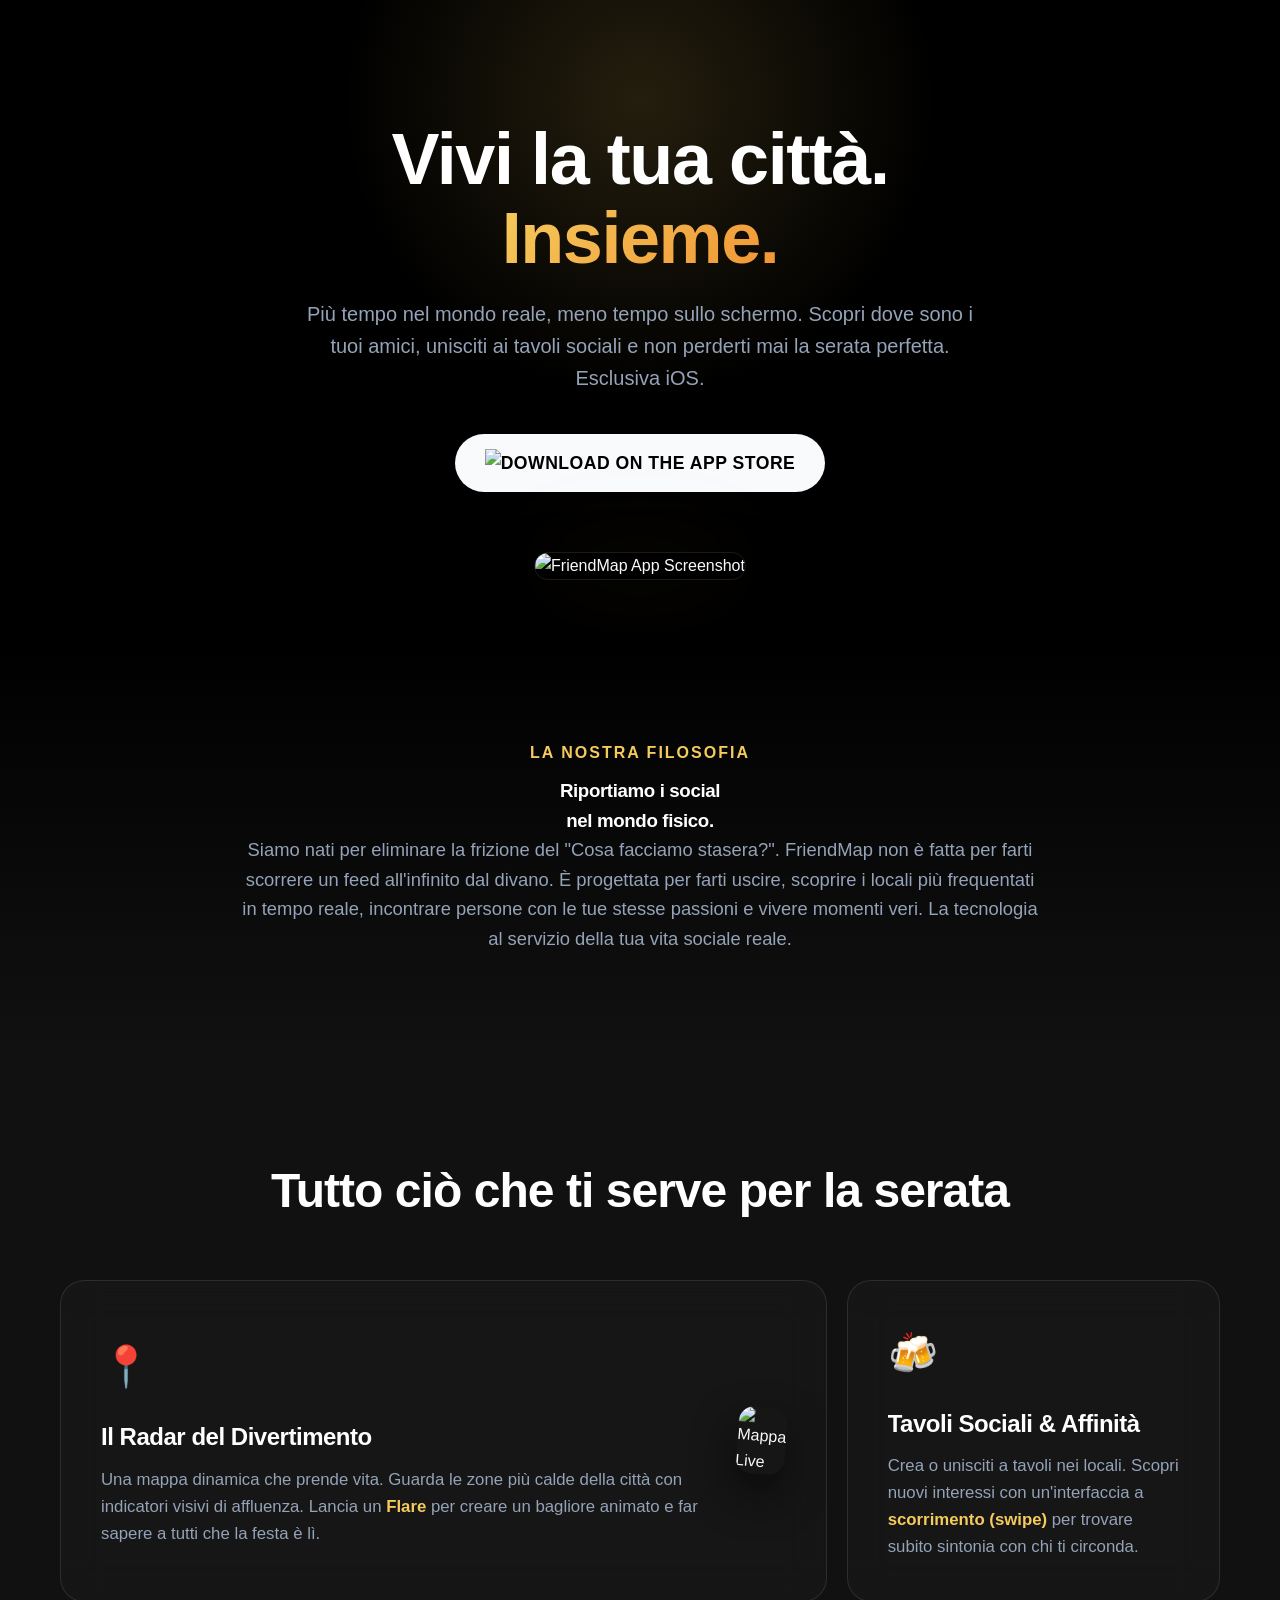
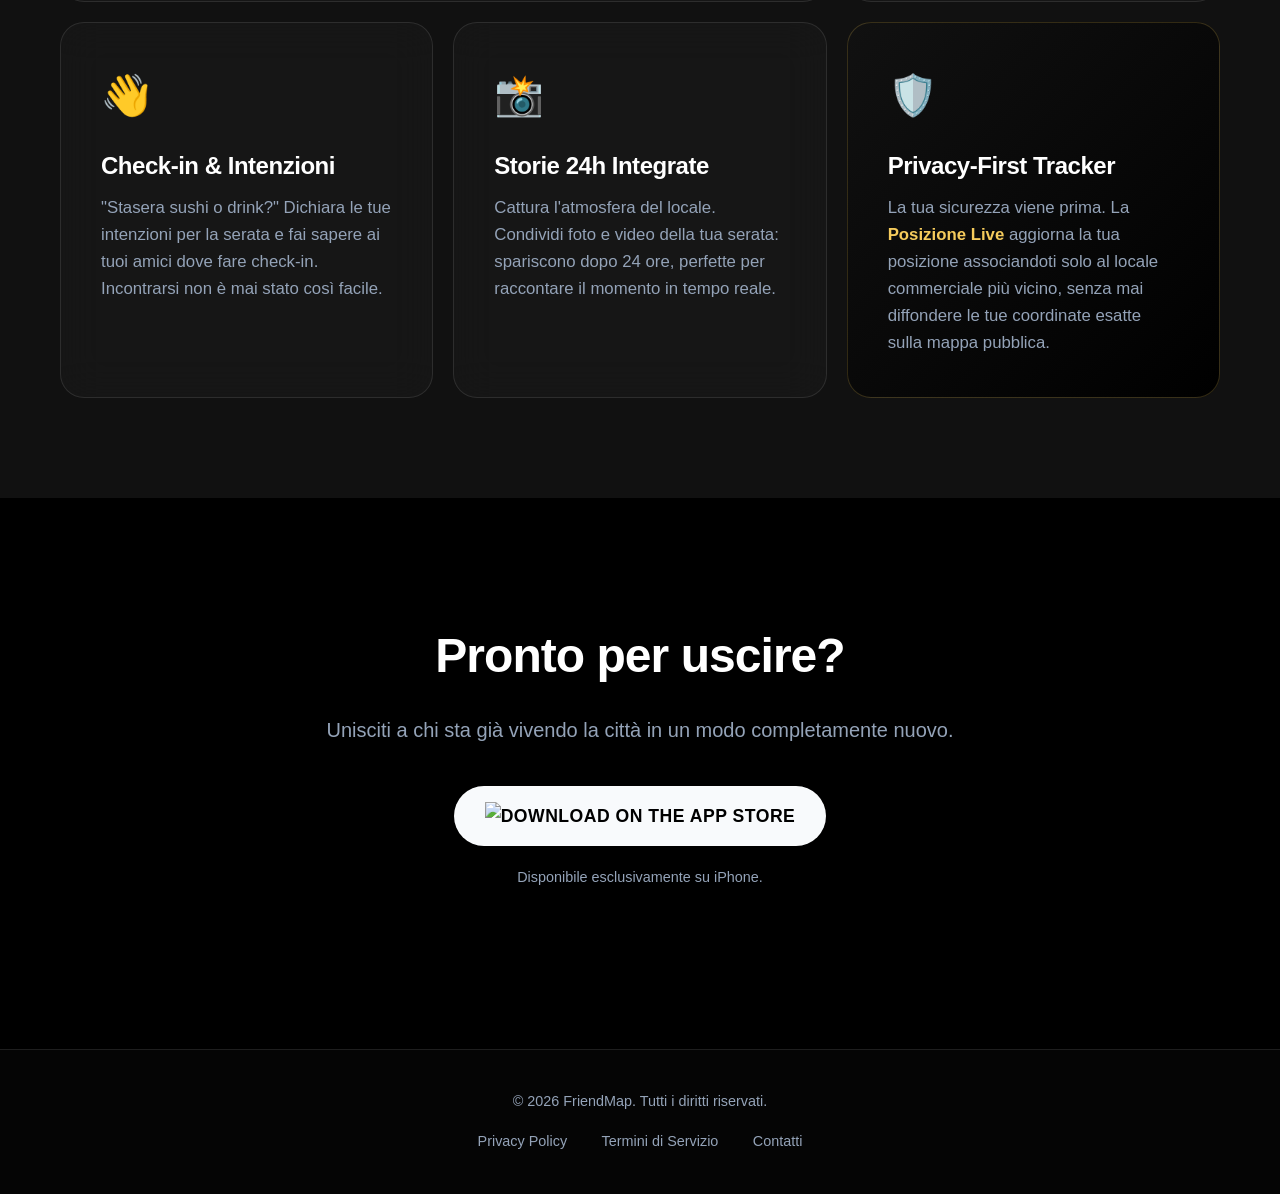
==== index.html @ cfd0bad3 "fixes + website + admin pro" ====
<!DOCTYPE html>
<html lang="it">
<head>
    <meta charset="UTF-8">
    <meta name="viewport" content="width=device-width, initial-scale=1.0">
    <title>FriendMap - Scopri il mondo intorno a te, con i tuoi amici.</title>
    <link rel="stylesheet" href="style.css">
    <link rel="icon" href="favicon.ico" type="image/x-icon">
    <!-- Preload hero image/video for faster loading -->
    <link rel="preload" href="assets/hero-mockup.webp" as="image">
</head>
<body>
    <header class="hero-section">
        <div class="glow-blob"></div>
        <div class="container">
            <h1 class="animate-fade-in">Vivi la tua città.<br><span class="text-gradient">Insieme.</span></h1>
            <p class="subtitle animate-slide-up">Più tempo nel mondo reale, meno tempo sullo schermo. Scopri dove sono i tuoi amici, unisciti ai tavoli sociali e non perderti mai la serata perfetta. Esclusiva iOS.</p>
            <div class="cta-buttons animate-slide-up-delay">
                <a href="https://apps.apple.com/app/idXXXXXXXXX" target="_blank" class="btn primary">
                    <img src="assets/app-store-badge.svg" alt="Download on the App Store">
                </a>
            </div>
            <div class="hero-image-container animate-scale-in">
                <img src="assets/hero-mockup.webp" alt="FriendMap App Screenshot" class="hero-mockup">
            </div>
        </div>
    </header>

    <main>
        <section id="philosophy" class="philosophy-section">
            <div class="container">
                <div class="philosophy-content animate-on-scroll fade-up">
                    <h2 class="section-subtitle">La nostra filosofia</h2>
                    <h3 class="section-title">Riportiamo i social<br>nel mondo fisico.</h3>
                    <p>Siamo nati per eliminare la frizione del "Cosa facciamo stasera?". FriendMap non è fatta per farti scorrere un feed all'infinito dal divano. È progettata per farti uscire, scoprire i locali più frequentati in tempo reale, incontrare persone con le tue stesse passioni e vivere momenti veri. La tecnologia al servizio della tua vita sociale reale.</p>
                </div>
            </div>
        </section>

        <section id="features" class="features-section">
            <div class="container">
                <h2 class="section-title text-center animate-on-scroll fade-up">Tutto ciò che ti serve per la serata</h2>
                
                <!-- Bento Box Layout for Features -->
                <div class="bento-grid">
                    <div class="bento-card large animate-on-scroll fade-up">
                        <div class="bento-content">
                            <div class="bento-icon">📍</div>
                            <h3>Il Radar del Divertimento</h3>
                            <p>Una mappa dinamica che prende vita. Guarda le zone più calde della città con indicatori visivi di affluenza. Lancia un <strong>Flare</strong> per creare un bagliore animato e far sapere a tutti che la festa è lì.</p>
                        </div>
                        <img src="assets/feature-map.webp" alt="Mappa Live" class="bento-image right-align">
                    </div>

                    <div class="bento-card animate-on-scroll fade-up delay-1">
                        <div class="bento-content">
                            <div class="bento-icon">🍻</div>
                            <h3>Tavoli Sociali & Affinità</h3>
                            <p>Crea o unisciti a tavoli nei locali. Scopri nuovi interessi con un'interfaccia a <strong>scorrimento (swipe)</strong> per trovare subito sintonia con chi ti circonda.</p>
                        </div>
                    </div>

                    <div class="bento-card animate-on-scroll fade-up delay-2">
                        <div class="bento-content">
                            <div class="bento-icon">👋</div>
                            <h3>Check-in & Intenzioni</h3>
                            <p>"Stasera sushi o drink?" Dichiara le tue intenzioni per la serata e fai sapere ai tuoi amici dove fare check-in. Incontrarsi non è mai stato così facile.</p>
                        </div>
                    </div>

                    <div class="bento-card animate-on-scroll fade-up">
                        <div class="bento-content">
                            <div class="bento-icon">📸</div>
                            <h3>Storie 24h Integrate</h3>
                            <p>Cattura l'atmosfera del locale. Condividi foto e video della tua serata: spariscono dopo 24 ore, perfette per raccontare il momento in tempo reale.</p>
                        </div>
                    </div>

                    <div class="bento-card animate-on-scroll fade-up delay-1 dark-accent">
                        <div class="bento-content">
                            <div class="bento-icon">🛡️</div>
                            <h3>Privacy-First Tracker</h3>
                            <p>La tua sicurezza viene prima. La <strong>Posizione Live</strong> aggiorna la tua posizione associandoti solo al locale commerciale più vicino, senza mai diffondere le tue coordinate esatte sulla mappa pubblica.</p>
                        </div>
                    </div>
                </div>
            </div>
        </section>

        <section id="download" class="download-section">
            <div class="glow-blob bottom"></div>
            <div class="container">
                <h2 class="section-title animate-on-scroll fade-up">Pronto per uscire?</h2>
                <p class="animate-on-scroll fade-up delay-1">Unisciti a chi sta già vivendo la città in un modo completamente nuovo.</p>
                <a href="https://apps.apple.com/app/idXXXXXXXXX" target="_blank" class="btn primary glass-btn animate-on-scroll fade-up delay-2">
                    <img src="assets/app-store-badge.svg" alt="Download on the App Store">
                </a>
                <p class="ios-only animate-on-scroll fade-up delay-3">Disponibile esclusivamente su iPhone.</p>
            </div>
        </section>
    </main>

    <footer>
        <div class="container">
            <p>&copy; 2026 FriendMap. Tutti i diritti riservati.</p>
            <nav>
                <a href="#">Privacy Policy</a>
                <a href="#">Termini di Servizio</a>
                <a href="#">Contatti</a>
            </nav>
        </div>
    </footer>

    <script src="script.js"></script>
</body>
</html>
---- style.css ----
/* General Styles */
:root {
    /* FriendMap Design System: Honey/Bumble palette + IG Gradients + Dark iOS vibe */
    --color-primary: #F5CB5C; /* Honey / Yellow */
    --color-primary-dark: #D4A73C;
    --color-background: #000000; /* Deep Black for iOS sleekness */
    --color-surface: #111111; /* Slightly lighter for cards */
    --color-surface-glass: rgba(25, 25, 25, 0.7);
    --color-text-light: #F8FAFC; /* White/Light Gray */
    --color-text-dark: #94A3B8; /* Muted Gray */
    --color-border: rgba(255, 255, 255, 0.1); 
    
    --gradient-ig: linear-gradient(45deg, #f09433 0%, #e6683c 25%, #dc2743 50%, #cc2366 75%, #bc1888 100%);
    --gradient-brand: linear-gradient(135deg, #F5CB5C 0%, #F09433 100%);

    --font-family-sans: -apple-system, BlinkMacSystemFont, 'SF Pro Display', 'Inter', sans-serif;
}

@import url('https://fonts.googleapis.com/css2?family=Inter:wght@400;500;600;700&display=swap');

* {
    box-sizing: border-box;
    margin: 0;
    padding: 0;
}

body {
    font-family: var(--font-family-sans);
    line-height: 1.6;
    color: var(--color-text-light);
    background-color: var(--color-background);
    -webkit-font-smoothing: antialiased;
    scroll-behavior: smooth;
}

.container {
    max-width: 1200px;
    margin: 0 auto;
    padding: 0 20px;
}

h1, h2, h3, h4 {
    font-weight: 700;
    color: #FFFFFF;
    letter-spacing: -0.02em;
}

h1 {
    font-size: 4.5rem;
    text-align: center;
    margin-bottom: 20px;
    line-height: 1.1;
}

h2 {
    font-size: 3rem;
    margin-bottom: 20px;
}

.text-center {
    text-align: center;
}

.text-gradient {
    background: var(--gradient-brand);
    -webkit-background-clip: text;
    -webkit-text-fill-color: transparent;
    background-clip: text;
    color: transparent;
}

p {
    font-size: 1.15rem;
    color: var(--color-text-dark);
}

strong {
    color: var(--color-primary);
}

a {
    color: var(--color-primary);
    text-decoration: none;
}

a:hover {
    text-decoration: underline;
}

/* Buttons */
.btn {
    display: inline-flex;
    align-items: center;
    justify-content: center;
    padding: 15px 30px;
    border-radius: 100px; /* Pill shape */
    font-weight: 600;
    font-size: 1.1rem;
    transition: all 0.3s ease;
    border: none;
    cursor: pointer;
    text-transform: uppercase;
    letter-spacing: 0.5px;
}

.btn.primary {
    background: var(--color-text-light);
    color: #000000;
}

.btn.primary:hover {
    transform: translateY(-2px);
    box-shadow: 0 10px 25px rgba(255, 255, 255, 0.2);
}

.glass-btn {
    background: rgba(255, 255, 255, 0.1);
    backdrop-filter: blur(10px);
    border: 1px solid rgba(255, 255, 255, 0.2);
    color: white;
}

.glass-btn:hover {
    background: rgba(255, 255, 255, 0.2);
}

.btn img {
    height: 28px;
}

/* Hero Section */
.hero-section {
    position: relative;
    padding: 120px 0 60px;
    text-align: center;
    overflow: hidden;
}

.glow-blob {
    position: absolute;
    width: 600px;
    height: 600px;
    background: radial-gradient(circle, rgba(245, 203, 92, 0.15) 0%, rgba(0,0,0,0) 70%);
    top: -200px;
    left: 50%;
    transform: translateX(-50%);
    z-index: -1;
    pointer-events: none;
}

.hero-section .subtitle {
    font-size: 1.25rem;
    max-width: 700px;
    margin: 20px auto 40px auto;
}

.hero-image-container {
    position: relative;
    margin-top: 60px;
    perspective: 1000px; /* For potential 3D tilt effects */
}

.hero-mockup {
    max-width: 380px;
    width: 100%;
    height: auto;
    box-shadow: 0 30px 60px rgba(0, 0, 0, 0.6), 0 0 100px rgba(245, 203, 92, 0.1);
    border-radius: 45px;
    border: 1px solid rgba(255,255,255,0.1);
}

/* Philosophy Section */
.philosophy-section {
    padding: 100px 0;
    background: linear-gradient(180deg, var(--color-background) 0%, var(--color-surface) 100%);
}

.philosophy-content {
    max-width: 800px;
    margin: 0 auto;
    text-align: center;
}

.section-subtitle {
    font-size: 1rem;
    text-transform: uppercase;
    letter-spacing: 2px;
    color: var(--color-primary);
    margin-bottom: 10px;
}

/* Features Section */
.features-section {
    padding: 100px 0;
    background-color: var(--color-surface);
}

.bento-grid {
    display: grid;
    grid-template-columns: repeat(3, 1fr);
    gap: 20px;
    margin-top: 50px;
}

.bento-card {
    background: var(--color-surface-glass);
    border: 1px solid var(--color-border);
    border-radius: 24px;
    padding: 40px;
    overflow: hidden;
    position: relative;
    transition: transform 0.3s ease, box-shadow 0.3s ease;
    backdrop-filter: blur(20px);
    -webkit-backdrop-filter: blur(20px);
    display: flex;
    flex-direction: column;
    justify-content: space-between;
}

.bento-card.large {
    grid-column: span 2;
    flex-direction: row;
    align-items: center;
}

.bento-card.dark-accent {
    background: linear-gradient(135deg, #111 0%, #000 100%);
    border: 1px solid rgba(245, 203, 92, 0.2);
}

.bento-card:hover {
    transform: translateY(-5px) scale(1.01);
    border-color: rgba(255,255,255,0.2);
}

.bento-icon {
    font-size: 2.5rem;
    margin-bottom: 20px;
}

.bento-content h3 {
    font-size: 1.5rem;
    margin-bottom: 10px;
}

.bento-content p {
    font-size: 1.05rem;
    color: var(--color-text-dark);
}

.bento-image {
    max-width: 200px;
    height: auto;
    margin-left: 20px;
    border-radius: 16px;
    box-shadow: 0 20px 40px rgba(0,0,0,0.5);
    transform: rotate(5deg);
    transition: transform 0.5s ease;
}

.bento-card:hover .bento-image {
    transform: rotate(0deg) scale(1.05);
}

/* Download Section */
.download-section {
    position: relative;
    padding: 120px 0;
    text-align: center;
    background-color: var(--color-background);
    overflow: hidden;
}

.glow-blob.bottom {
    top: auto;
    bottom: -300px;
    background: radial-gradient(circle, rgba(220, 39, 67, 0.15) 0%, rgba(0,0,0,0) 70%); /* IG Gradient touch */
}

.download-section p {
    margin-bottom: 40px;
    font-size: 1.25rem;
}

.ios-only {
    margin-top: 20px;
    font-size: 0.9rem !important;
    opacity: 0.7;
}

/* Footer */
footer {
    background-color: #050505;
    padding: 40px 0;
    text-align: center;
    border-top: 1px solid var(--color-border);
}

footer p {
    font-size: 0.9rem;
    margin-bottom: 15px;
}

footer nav a {
    margin: 0 15px;
    font-size: 0.9rem;
    color: var(--color-text-dark);
}

footer nav a:hover {
    color: var(--color-text-light);
}

/* Responsive Adjustments */
@media (max-width: 768px) {
    h1 {
        font-size: 3rem;
    }

    h2 {
        font-size: 2.2rem;
    }

    .bento-grid {
        grid-template-columns: 1fr;
    }

    .bento-card.large {
        grid-column: span 1;
        flex-direction: column;
        text-align: center;
    }
    
    .bento-image {
        margin-left: 0;
        margin-top: 20px;
    }
}

/* Animations (using simple CSS for demonstration) */
@keyframes fadeIn {
    from { opacity: 0; transform: translateY(20px); }
    to { opacity: 1; transform: translateY(0); }
}

.animate-fade-in {
    animation: fadeIn 1s ease-out forwards;
}

.animate-slide-up {
    animation: fadeIn 1s ease-out forwards;
    animation-delay: 0.3s;
}

.animate-slide-up-delay {
    animation: fadeIn 1s ease-out forwards;
    animation-delay: 0.6s;
}

@keyframes scaleIn {
    from { opacity: 0; transform: scale(0.9); }
    to { opacity: 1; transform: scale(1); }
}

.animate-scale-in {
    animation: scaleIn 1s ease-out forwards;
    animation-delay: 0.9s;
}

@keyframes pulse {
    0% { transform: scale(1); }
    50% { transform: scale(1.03); }
    100% { transform: scale(1); }
}

.animate-pulse {
    animation: pulse 2s infinite ease-in-out;
}

.animate-on-scroll {
    opacity: 0;
    transition: opacity 0.8s cubic-bezier(0.16, 1, 0.3, 1), transform 0.8s cubic-bezier(0.16, 1, 0.3, 1);
}

.animate-on-scroll.fade-up {
    transform: translateY(40px);
}

.animate-on-scroll.fade-up.is-visible {
    opacity: 1;
    transform: translateY(0);
}

/* Delays for staggered animations */
.delay-1 {
    transition-delay: 0.1s;
}
.delay-2 {
    transition-delay: 0.2s;
}
.delay-3 {
    transition-delay: 0.3s;
}
    transition: opacity 0.6s ease-out, transform 0.6s ease-out;
}

.animate-on-scroll.is-visible {
    opacity: 1;
    transform: translateY(0);
}
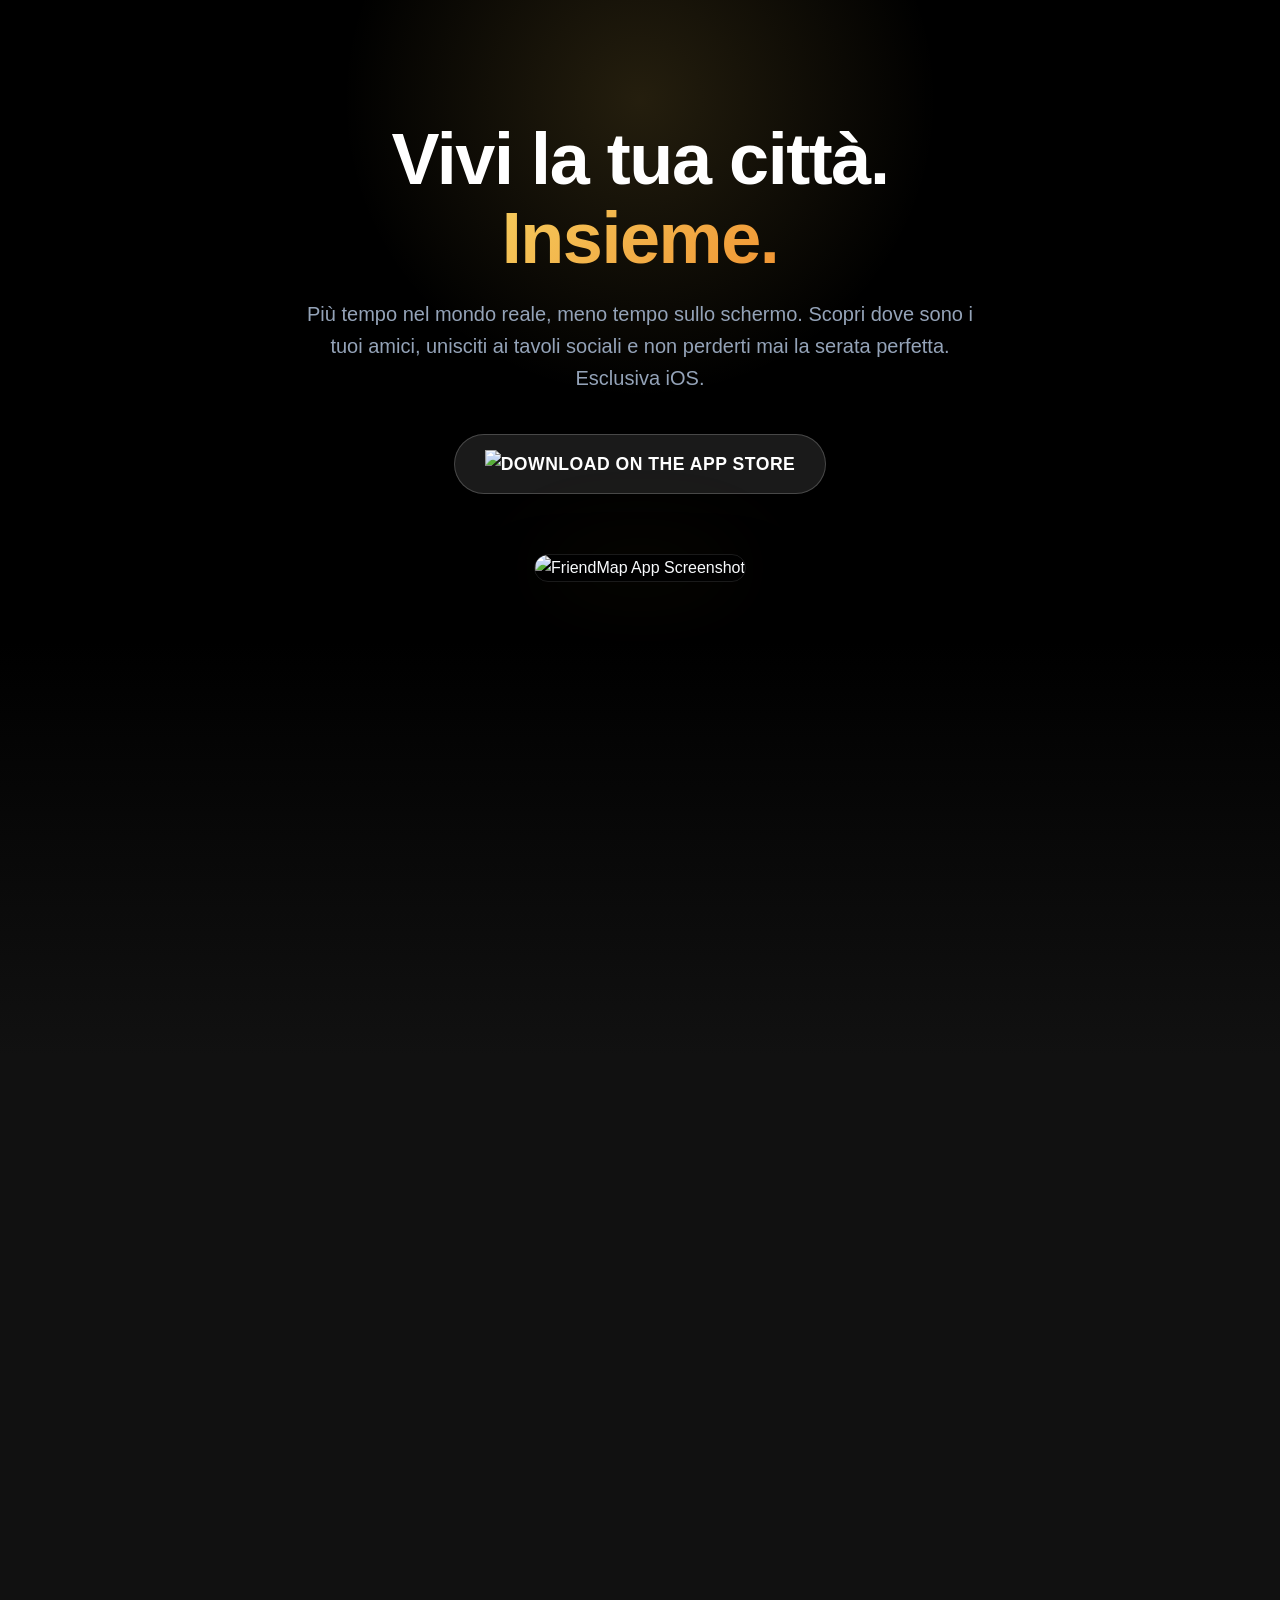
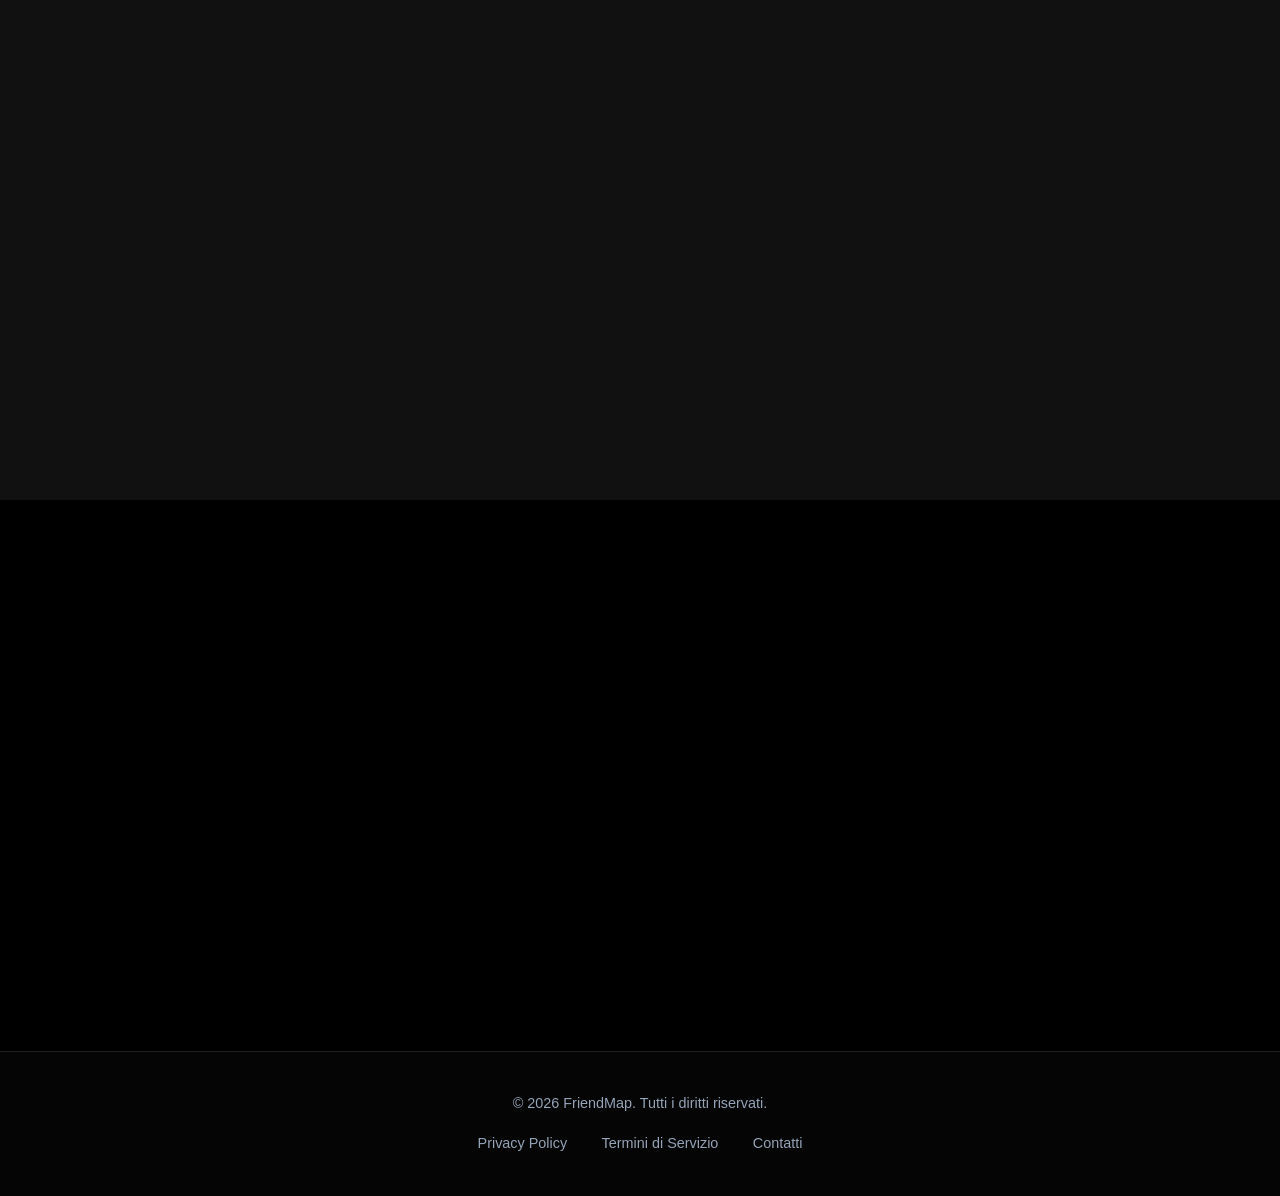
==== commit 565d56b9: "fix video" ====
--- a/index.html
+++ b/index.html
@@ -4,10 +4,10 @@
     <meta charset="UTF-8">
     <meta name="viewport" content="width=device-width, initial-scale=1.0">
     <title>FriendMap - Scopri il mondo intorno a te, con i tuoi amici.</title>
-    <link rel="stylesheet" href="style.css">
-    <link rel="icon" href="favicon.ico" type="image/x-icon">
+    <link rel="stylesheet" href="./style.css">
+    <link rel="icon" href="./favicon.ico" type="image/x-icon">
     <!-- Preload hero image/video for faster loading -->
-    <link rel="preload" href="assets/hero-mockup.webp" as="image">
+    <link rel="preload" href="./assets/hero-mockup.webp" as="image">
 </head>
 <body>
     <header class="hero-section">
@@ -16,12 +16,12 @@
             <h1 class="animate-fade-in">Vivi la tua città.<br><span class="text-gradient">Insieme.</span></h1>
             <p class="subtitle animate-slide-up">Più tempo nel mondo reale, meno tempo sullo schermo. Scopri dove sono i tuoi amici, unisciti ai tavoli sociali e non perderti mai la serata perfetta. Esclusiva iOS.</p>
             <div class="cta-buttons animate-slide-up-delay">
-                <a href="https://apps.apple.com/app/idXXXXXXXXX" target="_blank" class="btn primary">
-                    <img src="assets/app-store-badge.svg" alt="Download on the App Store">
+                <a href="https://apps.apple.com/app/idXXXXXXXXX" target="_blank" class="btn glass-btn">
+                    <img src="./assets/app-store-badge.svg" alt="Download on the App Store">
                 </a>
             </div>
             <div class="hero-image-container animate-scale-in">
-                <img src="assets/hero-mockup.webp" alt="FriendMap App Screenshot" class="hero-mockup">
+                <img src="./assets/hero-mockup.webp" alt="FriendMap App Screenshot" class="hero-mockup">
             </div>
         </div>
     </header>
@@ -49,7 +49,7 @@
                             <h3>Il Radar del Divertimento</h3>
                             <p>Una mappa dinamica che prende vita. Guarda le zone più calde della città con indicatori visivi di affluenza. Lancia un <strong>Flare</strong> per creare un bagliore animato e far sapere a tutti che la festa è lì.</p>
                         </div>
-                        <img src="assets/feature-map.webp" alt="Mappa Live" class="bento-image right-align">
+                        <img src="./assets/feature-map.webp" alt="Mappa Live" class="bento-image right-align">
                     </div>
 
                     <div class="bento-card animate-on-scroll fade-up delay-1">
@@ -92,8 +92,8 @@
             <div class="container">
                 <h2 class="section-title animate-on-scroll fade-up">Pronto per uscire?</h2>
                 <p class="animate-on-scroll fade-up delay-1">Unisciti a chi sta già vivendo la città in un modo completamente nuovo.</p>
-                <a href="https://apps.apple.com/app/idXXXXXXXXX" target="_blank" class="btn primary glass-btn animate-on-scroll fade-up delay-2">
-                    <img src="assets/app-store-badge.svg" alt="Download on the App Store">
+                <a href="https://apps.apple.com/app/idXXXXXXXXX" target="_blank" class="btn glass-btn animate-on-scroll fade-up delay-2">
+                    <img src="./assets/app-store-badge.svg" alt="Download on the App Store">
                 </a>
                 <p class="ios-only animate-on-scroll fade-up delay-3">Disponibile esclusivamente su iPhone.</p>
             </div>
@@ -111,6 +111,6 @@
         </div>
     </footer>
 
-    <script src="script.js"></script>
+    <script src="./script.js"></script>
 </body>
 </html>
--- a/style.css
+++ b/style.css
@@ -337,7 +337,7 @@
     }
 }
 
-/* Animations (using simple CSS for demonstration) */
+/* Animations */
 @keyframes fadeIn {
     from { opacity: 0; transform: translateY(20px); }
     to { opacity: 1; transform: translateY(0); }
@@ -392,19 +392,6 @@
 }
 
 /* Delays for staggered animations */
-.delay-1 {
-    transition-delay: 0.1s;
-}
-.delay-2 {
-    transition-delay: 0.2s;
-}
-.delay-3 {
-    transition-delay: 0.3s;
-}
-    transition: opacity 0.6s ease-out, transform 0.6s ease-out;
-}
-
-.animate-on-scroll.is-visible {
-    opacity: 1;
-    transform: translateY(0);
-}+.delay-1 { transition-delay: 0.1s; }
+.delay-2 { transition-delay: 0.2s; }
+.delay-3 { transition-delay: 0.3s; }
